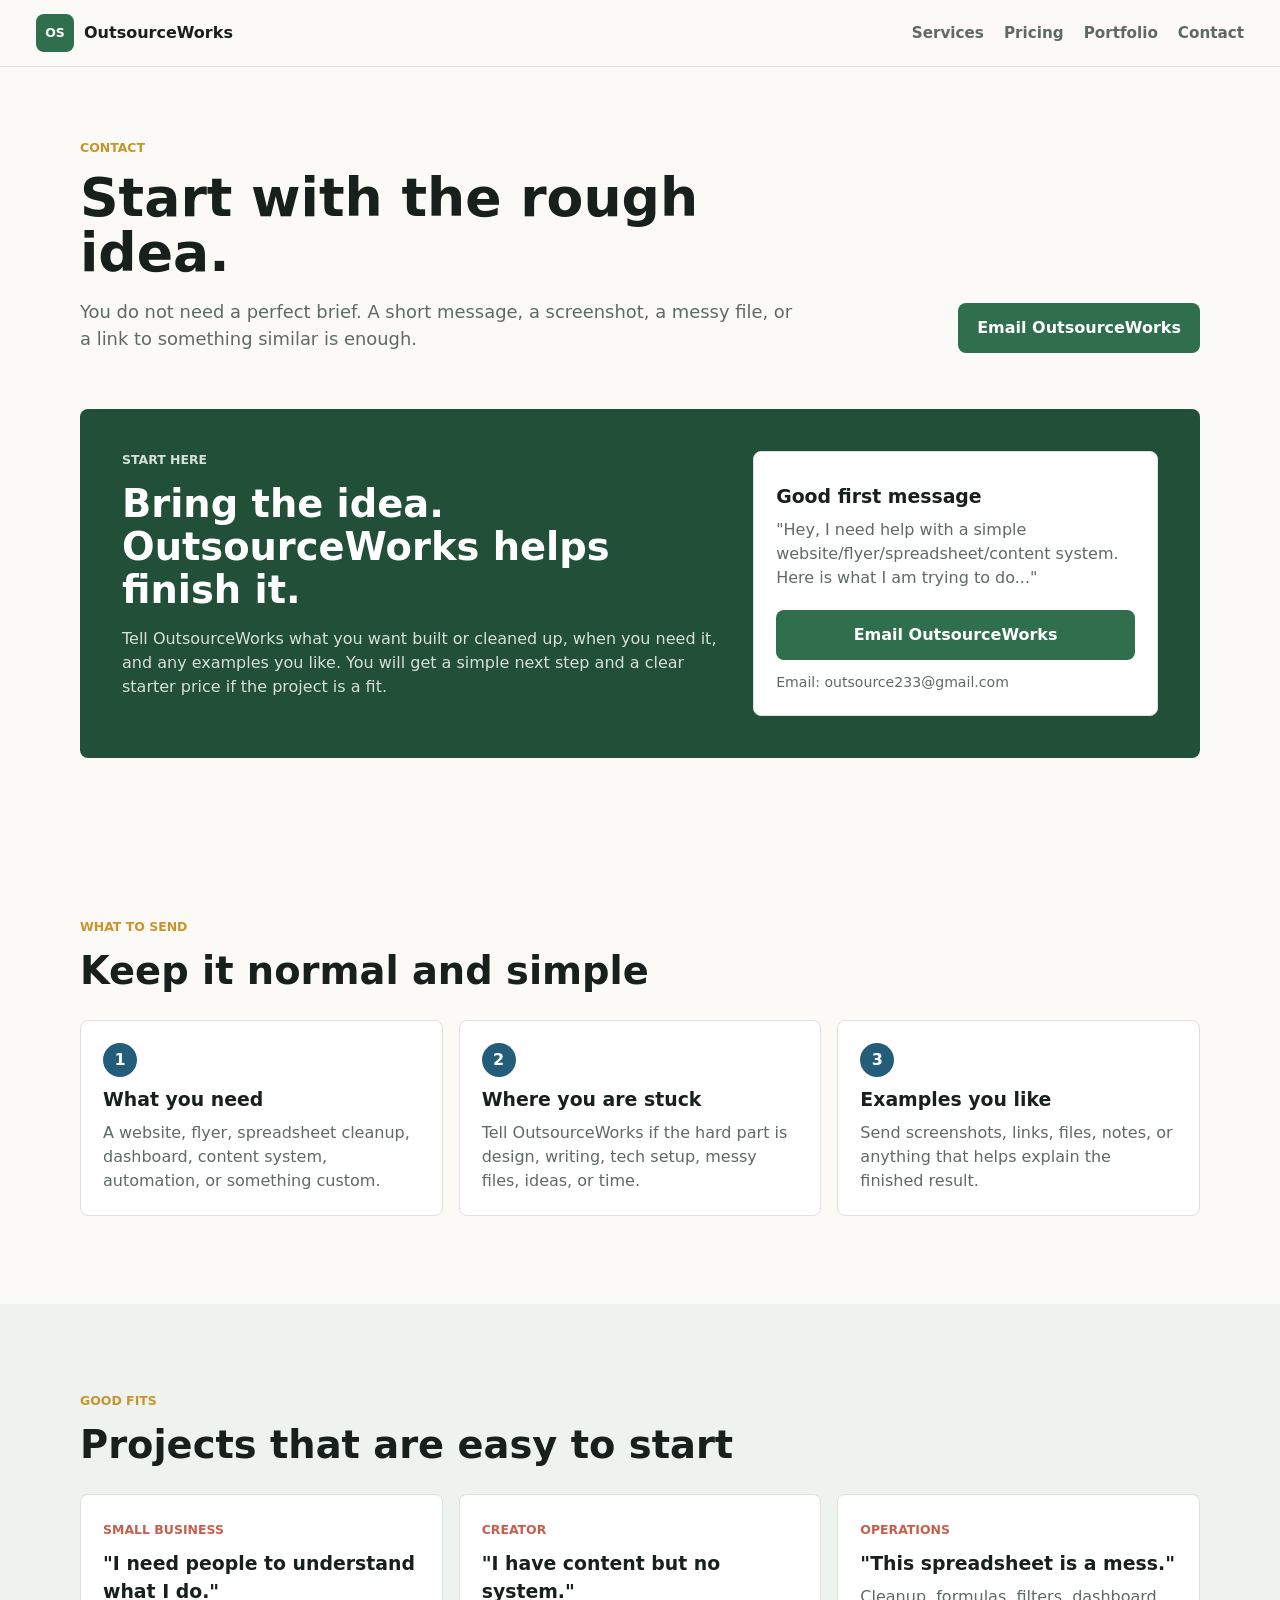
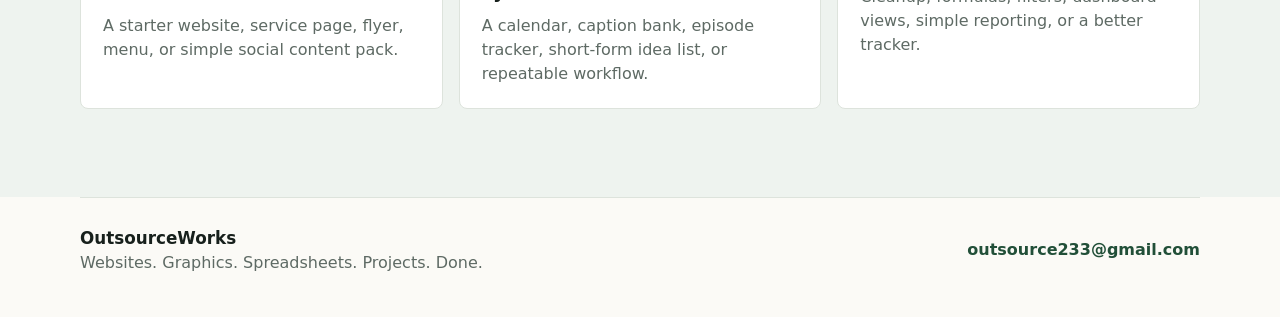
==== contact/index.html @ e225c18f "Add files via upload" ====
<!doctype html>
<html lang="en">
  <head>
    <meta charset="utf-8">
    <meta name="viewport" content="width=device-width, initial-scale=1">
    <title>Contact | OutsourceWorks</title>
    <meta name="description" content="Contact OutsourceWorks to start a simple website, graphic, spreadsheet, dashboard, content system, or automation project.">
    <meta name="theme-color" content="#2f6f4e">
    <meta property="og:title" content="Contact | OutsourceWorks">
    <meta property="og:description" content="Send the rough idea and OutsourceWorks will help shape it into a clear first project.">
    <meta property="og:type" content="website">
    <meta property="og:image" content="../assets/outsource-social.png">
    <meta name="twitter:card" content="summary_large_image">
    <meta name="twitter:title" content="Contact | OutsourceWorks">
    <meta name="twitter:description" content="Send the rough idea and OutsourceWorks will help shape it into a clear first project.">
    <meta name="twitter:image" content="../assets/outsource-social.png">
    <link rel="icon" href="../assets/outsource-icon.svg" type="image/svg+xml">
    <link rel="apple-touch-icon" href="../assets/outsource-profile.png">
    <link rel="stylesheet" href="../styles.css">
  </head>
  <body>
    <header class="site-header">
      <a class="brand" href="../index.html" aria-label="OutsourceWorks home">
        <span class="brand-mark">OS</span>
        <span>OutsourceWorks</span>
      </a>
      <nav aria-label="Primary navigation">
        <a href="../services/index.html">Services</a>
        <a href="../pricing/index.html">Pricing</a>
        <a href="../portfolio/index.html">Portfolio</a>
        <a href="../contact/index.html">Contact</a>
      </nav>
    </header>

    <main>
      <section class="portfolio-hero page-hero">
        <div>
          <p class="eyebrow">Contact</p>
          <h1>Start with the rough idea.</h1>
          <p>You do not need a perfect brief. A short message, a screenshot, a messy file, or a link to something similar is enough.</p>
        </div>
        <a class="button button-primary" href="mailto:outsource233@gmail.com?subject=Project%20idea%20for%20OutsourceWorks">Email OutsourceWorks</a>
      </section>

      <section class="contact-section">
        <div>
          <p class="eyebrow">Start here</p>
          <h2>Bring the idea. OutsourceWorks helps finish it.</h2>
          <p>Tell OutsourceWorks what you want built or cleaned up, when you need it, and any examples you like. You will get a simple next step and a clear starter price if the project is a fit.</p>
        </div>
        <div class="contact-panel">
          <h3>Good first message</h3>
          <p>"Hey, I need help with a simple website/flyer/spreadsheet/content system. Here is what I am trying to do..."</p>
          <a class="button button-primary full" href="mailto:outsource233@gmail.com?subject=Project%20idea%20for%20OutsourceWorks">Email OutsourceWorks</a>
          <p class="small-note">Email: outsource233@gmail.com</p>
        </div>
      </section>

      <section class="section">
        <div class="section-heading">
          <p class="eyebrow">What to send</p>
          <h2>Keep it normal and simple</h2>
        </div>
        <div class="process-grid">
          <div>
            <span>1</span>
            <h3>What you need</h3>
            <p>A website, flyer, spreadsheet cleanup, dashboard, content system, automation, or something custom.</p>
          </div>
          <div>
            <span>2</span>
            <h3>Where you are stuck</h3>
            <p>Tell OutsourceWorks if the hard part is design, writing, tech setup, messy files, ideas, or time.</p>
          </div>
          <div>
            <span>3</span>
            <h3>Examples you like</h3>
            <p>Send screenshots, links, files, notes, or anything that helps explain the finished result.</p>
          </div>
        </div>
      </section>

      <section class="section section-alt">
        <div class="section-heading">
          <p class="eyebrow">Good fits</p>
          <h2>Projects that are easy to start</h2>
        </div>
        <div class="detail-grid">
          <article class="service-card">
            <span class="service-kicker">Small business</span>
            <h3>"I need people to understand what I do."</h3>
            <p>A starter website, service page, flyer, menu, or simple social content pack.</p>
          </article>
          <article class="service-card">
            <span class="service-kicker">Creator</span>
            <h3>"I have content but no system."</h3>
            <p>A calendar, caption bank, episode tracker, short-form idea list, or repeatable workflow.</p>
          </article>
          <article class="service-card">
            <span class="service-kicker">Operations</span>
            <h3>"This spreadsheet is a mess."</h3>
            <p>Cleanup, formulas, filters, dashboard views, simple reporting, or a better tracker.</p>
          </article>
        </div>
      </section>
    </main>

    <footer class="site-footer">
      <div>
        <strong>OutsourceWorks</strong>
        <span>Websites. Graphics. Spreadsheets. Projects. Done.</span>
      </div>
      <a href="mailto:outsource233@gmail.com">outsource233@gmail.com</a>
    </footer>
  </body>
</html>
---- styles.css ----
:root {
  --ink: #17201c;
  --muted: #5e6a64;
  --paper: #fbfaf6;
  --white: #ffffff;
  --line: #dde3dc;
  --green: #2f6f4e;
  --green-dark: #214f38;
  --blue: #245d7a;
  --coral: #c75f4f;
  --gold: #c8942e;
  --shadow: 0 16px 36px rgba(23, 32, 28, 0.12);
}

* {
  box-sizing: border-box;
}

html {
  scroll-behavior: smooth;
}

body {
  margin: 0;
  color: var(--ink);
  background: var(--paper);
  font-family: Inter, ui-sans-serif, system-ui, -apple-system, BlinkMacSystemFont, "Segoe UI", sans-serif;
  line-height: 1.5;
}

a {
  color: inherit;
}

.site-header {
  position: sticky;
  top: 0;
  z-index: 10;
  display: flex;
  align-items: center;
  justify-content: space-between;
  gap: 24px;
  padding: 14px 36px;
  background: rgba(251, 250, 246, 0.94);
  border-bottom: 1px solid var(--line);
  backdrop-filter: blur(14px);
}

.brand {
  display: inline-flex;
  align-items: center;
  gap: 10px;
  font-weight: 800;
  text-decoration: none;
}

.brand-mark {
  display: grid;
  place-items: center;
  width: 38px;
  height: 38px;
  color: var(--white);
  background: var(--green);
  border-radius: 8px;
  font-size: 0.78rem;
}

nav {
  display: flex;
  align-items: center;
  gap: 20px;
  color: var(--muted);
  font-size: 0.95rem;
  font-weight: 700;
}

nav a {
  text-decoration: none;
}

nav a:hover {
  color: var(--green-dark);
}

.hero {
  min-height: 64vh;
  display: flex;
  align-items: center;
  padding: 72px 36px 96px;
  background-image:
    linear-gradient(90deg, rgba(23, 32, 28, 0.86) 0%, rgba(23, 32, 28, 0.62) 38%, rgba(23, 32, 28, 0.12) 76%),
    url("assets/hero-workbench.png");
  background-size: cover;
  background-position: center;
  color: var(--white);
}

.hero-content {
  width: min(680px, 100%);
}

.eyebrow {
  margin: 0 0 12px;
  color: var(--gold);
  font-size: 0.78rem;
  font-weight: 900;
  letter-spacing: 0;
  text-transform: uppercase;
}

.hero h1 {
  margin: 0;
  font-size: 4.25rem;
  line-height: 1;
  letter-spacing: 0;
}

.hero-copy {
  max-width: 620px;
  margin: 22px 0 0;
  color: rgba(255, 255, 255, 0.92);
  font-size: 1.25rem;
}

.hero-actions {
  display: flex;
  flex-wrap: wrap;
  gap: 12px;
  margin-top: 32px;
}

.hero-offer {
  display: inline-flex;
  margin: 22px 0 0;
  padding: 10px 14px;
  color: var(--ink);
  background: var(--gold);
  border-radius: 8px;
  font-size: 0.96rem;
  font-weight: 900;
}

.button {
  display: inline-flex;
  align-items: center;
  justify-content: center;
  min-height: 46px;
  padding: 12px 18px;
  border: 1px solid transparent;
  border-radius: 8px;
  font-weight: 800;
  text-decoration: none;
}

.button-primary {
  color: var(--white);
  background: var(--green);
}

.button-primary:hover {
  background: var(--green-dark);
}

.button-secondary {
  color: var(--white);
  border-color: rgba(255, 255, 255, 0.58);
  background: rgba(255, 255, 255, 0.12);
}

.button-secondary:hover {
  background: rgba(255, 255, 255, 0.2);
}

.button-outline {
  color: var(--green-dark);
  border-color: rgba(47, 111, 78, 0.28);
  background: var(--white);
}

.button-outline:hover {
  border-color: var(--green);
  background: #eef3ef;
}

.trust-strip {
  width: min(1120px, calc(100% - 40px));
  margin: -54px auto 0;
  display: grid;
  grid-template-columns: repeat(3, 1fr);
  gap: 1px;
  overflow: hidden;
  border: 1px solid var(--line);
  border-radius: 8px;
  background: var(--line);
  box-shadow: var(--shadow);
}

.trust-strip div {
  padding: 22px;
  background: var(--white);
}

.trust-strip strong,
.trust-strip span {
  display: block;
}

.trust-strip strong {
  font-size: 1rem;
}

.trust-strip span {
  margin-top: 4px;
  color: var(--muted);
  font-size: 0.94rem;
}

.pitch-section {
  margin-top: 72px;
  background: var(--white);
  border-top: 1px solid var(--line);
  border-bottom: 1px solid var(--line);
}

.pitch-inner {
  width: min(1120px, calc(100% - 40px));
  margin: 0 auto;
  display: grid;
  grid-template-columns: minmax(0, 1.08fr) minmax(320px, 0.92fr);
  gap: 42px;
  align-items: center;
  padding: 58px 0;
}

.pitch-copy h2 {
  max-width: 760px;
  margin: 0;
  font-size: 2.7rem;
  line-height: 1.08;
  letter-spacing: 0;
}

.pitch-copy p:not(.eyebrow) {
  max-width: 730px;
  margin: 18px 0 0;
  color: var(--muted);
  font-size: 1.12rem;
}

.pitch-actions {
  display: flex;
  flex-wrap: wrap;
  gap: 12px;
  margin-top: 28px;
}

.pitch-steps {
  display: grid;
  gap: 12px;
}

.pitch-steps div {
  display: grid;
  grid-template-columns: 38px 1fr;
  gap: 6px 14px;
  align-items: start;
  padding: 18px;
  border: 1px solid var(--line);
  border-radius: 8px;
  background: #fbfaf6;
}

.pitch-steps span {
  display: grid;
  place-items: center;
  width: 34px;
  height: 34px;
  color: var(--white);
  background: var(--green);
  border-radius: 50%;
  font-weight: 900;
}

.pitch-steps strong {
  align-self: center;
  font-size: 1.02rem;
}

.pitch-steps p {
  grid-column: 2;
  margin: 0;
}

.section {
  width: min(1120px, calc(100% - 40px));
  margin: 0 auto;
  padding: 88px 0;
}

.section-alt {
  width: 100%;
  max-width: none;
  padding-right: max(20px, calc((100% - 1120px) / 2));
  padding-left: max(20px, calc((100% - 1120px) / 2));
  background: #eef3ef;
}

.section-heading {
  max-width: 680px;
  margin-bottom: 28px;
}

.section-heading h2,
.contact-section h2 {
  margin: 0;
  font-size: 2.4rem;
  line-height: 1.12;
  letter-spacing: 0;
}

.section-intro {
  max-width: 700px;
  margin: 14px 0 0;
  color: var(--muted);
  font-weight: 700;
}

.path-grid,
.detail-grid,
.service-grid,
.package-grid {
  display: grid;
  grid-template-columns: repeat(3, 1fr);
  gap: 16px;
}

.path-grid {
  grid-template-columns: repeat(4, 1fr);
}

.path-card {
  min-height: 210px;
  padding: 22px;
  color: inherit;
  background: var(--white);
  border: 1px solid var(--line);
  border-radius: 8px;
  text-decoration: none;
}

.path-card:hover {
  border-color: rgba(47, 111, 78, 0.58);
  box-shadow: var(--shadow);
}

.path-card span {
  color: var(--coral);
  font-size: 0.78rem;
  font-weight: 900;
  text-transform: uppercase;
}

.path-card strong {
  display: block;
  margin-top: 12px;
  color: var(--ink);
  font-size: 1.18rem;
  line-height: 1.2;
}

.path-card p {
  margin: 10px 0 0;
}

.service-card,
.package-card,
.portfolio-card,
.process-grid div,
.contact-panel {
  border: 1px solid var(--line);
  border-radius: 8px;
  background: var(--white);
}

.service-card,
.package-card {
  padding: 22px;
}

.service-kicker {
  color: var(--coral);
  font-size: 0.78rem;
  font-weight: 900;
  text-transform: uppercase;
}

h3 {
  margin: 8px 0 8px;
  font-size: 1.18rem;
  letter-spacing: 0;
}

p {
  color: var(--muted);
}

.service-card p,
.package-card p,
.portfolio-card p,
.process-grid p,
.contact-panel p {
  margin: 0;
}

.price {
  display: flex;
  flex-wrap: wrap;
  gap: 10px;
  align-items: baseline;
  margin: 12px 0 4px;
  color: var(--green-dark);
  font-size: 2rem;
  font-weight: 900;
}

.old-price {
  color: var(--muted);
  font-size: 1.08rem;
  font-weight: 800;
  text-decoration: line-through;
}

.discount-label {
  margin-bottom: 12px !important;
  color: var(--coral);
  font-size: 0.78rem;
  font-weight: 900;
  text-transform: uppercase;
}

.featured {
  border-color: rgba(47, 111, 78, 0.6);
  box-shadow: inset 0 4px 0 var(--green);
}

.package-note {
  max-width: 720px;
  margin: 22px 0 0;
  color: var(--muted);
  font-weight: 700;
}

.portfolio-list {
  display: grid;
  grid-template-columns: repeat(3, 1fr);
  gap: 16px;
}

.portfolio-card {
  overflow: hidden;
  text-align: center;
}

.portfolio-card img {
  display: block;
  width: 100%;
  aspect-ratio: 7 / 4.8;
  object-fit: cover;
  border-bottom: 1px solid var(--line);
}

.portfolio-card h3,
.portfolio-card p,
.portfolio-card a {
  margin-right: 18px;
  margin-left: 18px;
}

.portfolio-card h3 {
  margin-top: 18px;
}

.portfolio-card a,
.text-link {
  display: inline-flex;
  justify-content: center;
  margin-top: 18px;
  margin-bottom: 18px;
  color: var(--green-dark);
  font-weight: 900;
  text-decoration: none;
}

.portfolio-card a:hover,
.text-link:hover {
  text-decoration: underline;
}

.text-link {
  margin-bottom: 0;
}

.portfolio-hero {
  width: min(1120px, calc(100% - 40px));
  margin: 0 auto;
  display: grid;
  grid-template-columns: 1fr auto;
  gap: 24px;
  align-items: end;
  padding: 72px 0 42px;
}

.portfolio-hero h1 {
  max-width: 780px;
  margin: 0;
  font-size: 3.35rem;
  line-height: 1.04;
  letter-spacing: 0;
}

.portfolio-hero p:not(.eyebrow) {
  max-width: 720px;
  margin: 18px 0 0;
  color: var(--muted);
  font-size: 1.12rem;
}

.portfolio-page .portfolio-hero {
  grid-template-columns: 1fr;
  justify-items: center;
  text-align: center;
}

.portfolio-page .portfolio-hero h1,
.portfolio-page .portfolio-hero p:not(.eyebrow) {
  margin-right: auto;
  margin-left: auto;
}

.page-hero {
  padding-bottom: 56px;
}

.mission-band {
  color: var(--white);
  background: var(--green-dark);
}

.mission-band-inner {
  width: min(1120px, calc(100% - 40px));
  margin: 0 auto;
  padding: 58px 0;
}

.mission-band h2 {
  max-width: 920px;
  margin: 0;
  font-size: 2.4rem;
  line-height: 1.12;
  letter-spacing: 0;
}

.mission-band p:not(.eyebrow) {
  max-width: 780px;
  color: rgba(255, 255, 255, 0.82);
  font-size: 1.08rem;
}

.mission-actions {
  display: flex;
  flex-wrap: wrap;
  gap: 12px;
  margin-top: 26px;
}

.case-study {
  width: min(1120px, calc(100% - 40px));
  margin: 0 auto;
  display: grid;
  grid-template-columns: minmax(0, 1fr) minmax(320px, 0.78fr);
  gap: 28px;
  align-items: center;
  padding: 46px 0;
  border-top: 1px solid var(--line);
}

.portfolio-page .case-study {
  width: min(920px, calc(100% - 40px));
  grid-template-columns: 1fr;
  justify-items: center;
  gap: 24px;
  text-align: center;
}

.case-study img {
  display: block;
  width: 100%;
  border: 1px solid var(--line);
  border-radius: 8px;
  background: var(--white);
}

.portfolio-page .case-study img {
  max-width: 840px;
  margin: 0 auto;
}

.portfolio-page .case-study > div {
  width: min(760px, 100%);
}

.case-study h2,
.portfolio-close h2 {
  margin: 0;
  font-size: 2rem;
  line-height: 1.15;
  letter-spacing: 0;
}

.case-study p {
  margin: 14px 0 0;
}

.portfolio-page .case-study p {
  max-width: 680px;
  margin-right: auto;
  margin-left: auto;
}

.case-study dl {
  display: grid;
  gap: 12px;
  margin: 22px 0 0;
}

.portfolio-page .case-study dl {
  max-width: 720px;
  margin-right: auto;
  margin-left: auto;
}

.case-study dl div {
  padding: 14px 16px;
  border: 1px solid var(--line);
  border-radius: 8px;
  background: var(--white);
  text-align: center;
}

.case-study dt {
  color: var(--green-dark);
  font-weight: 900;
}

.case-study dd {
  margin: 4px 0 0;
  color: var(--muted);
}

.portfolio-close {
  width: min(1120px, calc(100% - 40px));
  margin: 24px auto 72px;
  padding: 42px;
  color: var(--white);
  background: var(--green-dark);
  border-radius: 8px;
}

.portfolio-close p:not(.eyebrow) {
  max-width: 700px;
  color: rgba(255, 255, 255, 0.82);
}

.portfolio-page .portfolio-close {
  text-align: center;
}

.portfolio-page .portfolio-close p:not(.eyebrow) {
  margin-right: auto;
  margin-left: auto;
}

.process-section {
  padding-top: 20px;
}

.process-grid {
  display: grid;
  grid-template-columns: repeat(3, 1fr);
  gap: 16px;
}

.process-grid div {
  padding: 22px;
}

.process-grid span {
  display: grid;
  place-items: center;
  width: 34px;
  height: 34px;
  color: var(--white);
  background: var(--blue);
  border-radius: 50%;
  font-weight: 900;
}

.contact-section {
  width: min(1120px, calc(100% - 40px));
  margin: 0 auto 72px;
  display: grid;
  grid-template-columns: 1.2fr 0.8fr;
  gap: 24px;
  align-items: start;
  padding: 42px;
  color: var(--white);
  background: var(--green-dark);
  border-radius: 8px;
}

.contact-section p {
  color: rgba(255, 255, 255, 0.82);
}

.contact-panel {
  padding: 22px;
  color: var(--ink);
}

.contact-panel p {
  color: var(--muted);
}

.full {
  width: 100%;
  margin-top: 20px;
}

.small-note {
  margin-top: 12px !important;
  font-size: 0.88rem;
}

.site-footer {
  width: min(1120px, calc(100% - 40px));
  margin: 0 auto;
  padding: 28px 0 42px;
  display: flex;
  align-items: center;
  justify-content: space-between;
  gap: 20px;
  border-top: 1px solid var(--line);
  color: var(--muted);
}

.site-footer div,
.site-footer strong,
.site-footer span {
  display: block;
}

.site-footer strong {
  color: var(--ink);
  font-size: 1.05rem;
}

.site-footer a {
  color: var(--green-dark);
  font-weight: 800;
  text-decoration: none;
}

.site-footer a:hover {
  text-decoration: underline;
}

@media (max-width: 860px) {
  .site-header {
    position: static;
    align-items: flex-start;
    flex-direction: column;
    padding: 16px 20px;
  }

  nav {
    width: 100%;
    justify-content: space-between;
    gap: 10px;
    font-size: 0.88rem;
  }

  .hero {
    min-height: 64vh;
    padding: 56px 20px 84px;
    background-position: center right;
  }

  .hero h1 {
    font-size: 3rem;
  }

  .hero-copy {
    font-size: 1.08rem;
  }

  .trust-strip,
  .pitch-inner,
  .path-grid,
  .detail-grid,
  .service-grid,
  .package-grid,
  .portfolio-list,
  .process-grid,
  .contact-section {
    grid-template-columns: 1fr;
  }

  .section {
    padding: 64px 0;
  }

  .section-heading h2,
  .pitch-copy h2,
  .mission-band h2,
  .contact-section h2,
  .portfolio-hero h1 {
    font-size: 2rem;
  }

  .portfolio-hero,
  .case-study {
    grid-template-columns: 1fr;
  }

  .portfolio-hero {
    align-items: start;
  }

  .contact-section {
    padding: 28px;
  }

  .site-footer {
    align-items: flex-start;
    flex-direction: column;
  }
}

@media (max-width: 560px) {
  nav {
    flex-wrap: wrap;
    justify-content: flex-start;
  }

  .hero h1 {
    font-size: 2.45rem;
  }

  .button {
    width: 100%;
  }

  .portfolio-card h3,
  .portfolio-card p,
  .portfolio-card a {
    margin-right: 16px;
    margin-left: 16px;
  }

  .portfolio-close {
    padding: 28px;
  }
}
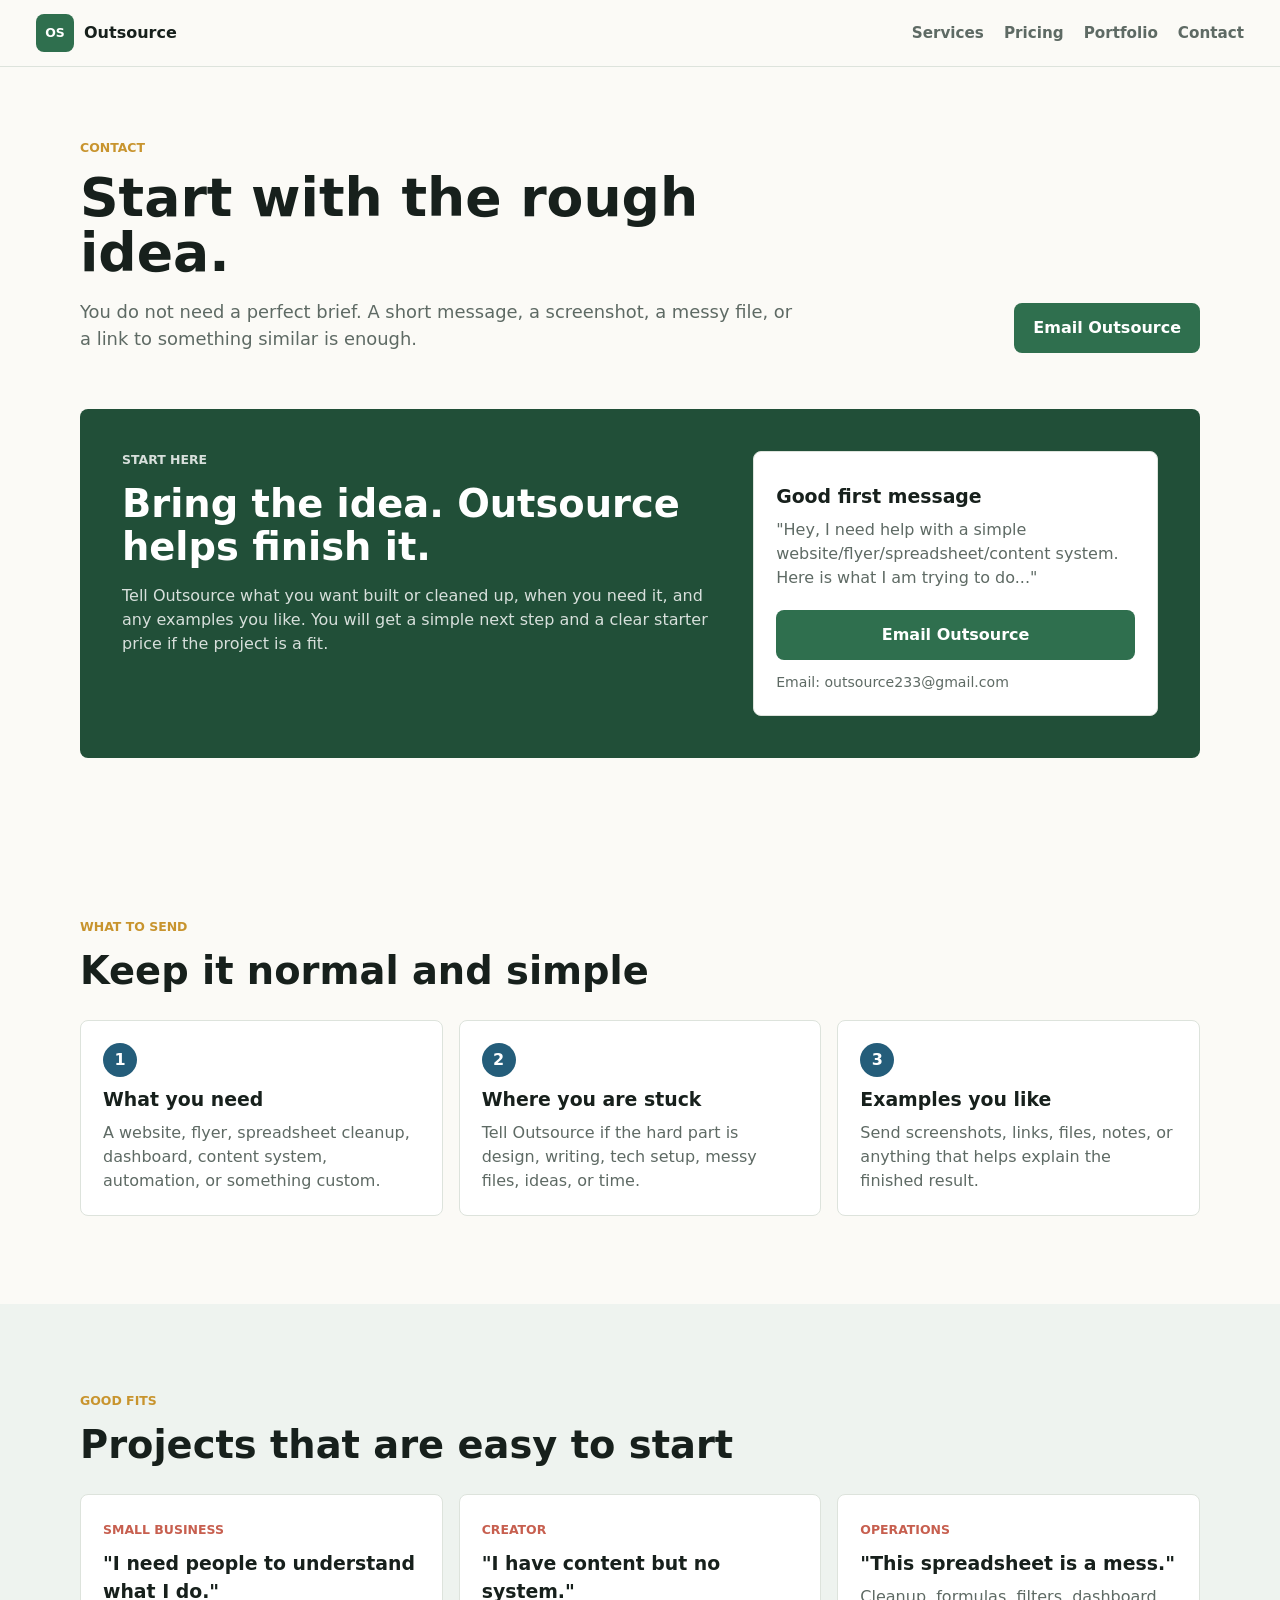
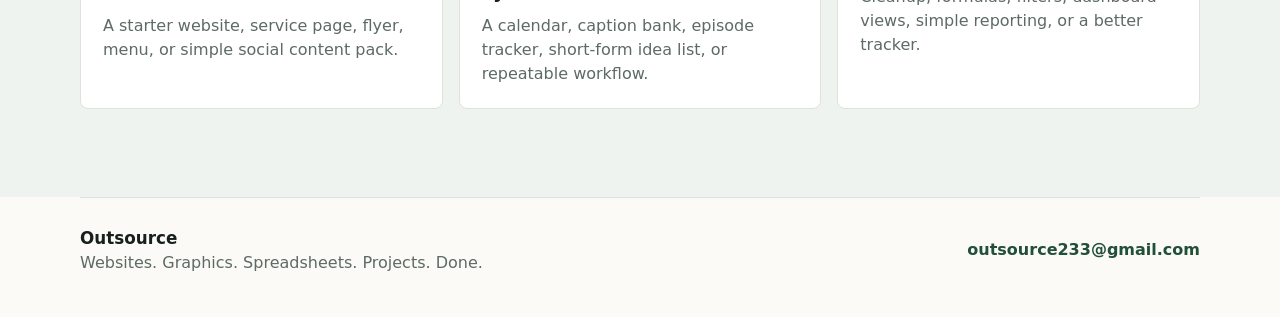
==== commit 4d6815bf: "Add files via upload" ====
--- a/contact/index.html
+++ b/contact/index.html
@@ -3,16 +3,16 @@
   <head>
     <meta charset="utf-8">
     <meta name="viewport" content="width=device-width, initial-scale=1">
-    <title>Contact | OutsourceWorks</title>
-    <meta name="description" content="Contact OutsourceWorks to start a simple website, graphic, spreadsheet, dashboard, content system, or automation project.">
+    <title>Contact | Outsource</title>
+    <meta name="description" content="Contact Outsource to start a simple website, graphic, spreadsheet, dashboard, content system, or automation project.">
     <meta name="theme-color" content="#2f6f4e">
-    <meta property="og:title" content="Contact | OutsourceWorks">
-    <meta property="og:description" content="Send the rough idea and OutsourceWorks will help shape it into a clear first project.">
+    <meta property="og:title" content="Contact | Outsource">
+    <meta property="og:description" content="Send the rough idea and Outsource will help shape it into a clear first project.">
     <meta property="og:type" content="website">
     <meta property="og:image" content="../assets/outsource-social.png">
     <meta name="twitter:card" content="summary_large_image">
-    <meta name="twitter:title" content="Contact | OutsourceWorks">
-    <meta name="twitter:description" content="Send the rough idea and OutsourceWorks will help shape it into a clear first project.">
+    <meta name="twitter:title" content="Contact | Outsource">
+    <meta name="twitter:description" content="Send the rough idea and Outsource will help shape it into a clear first project.">
     <meta name="twitter:image" content="../assets/outsource-social.png">
     <link rel="icon" href="../assets/outsource-icon.svg" type="image/svg+xml">
     <link rel="apple-touch-icon" href="../assets/outsource-profile.png">
@@ -20,9 +20,9 @@
   </head>
   <body>
     <header class="site-header">
-      <a class="brand" href="../index.html" aria-label="OutsourceWorks home">
+      <a class="brand" href="../index.html" aria-label="Outsource home">
         <span class="brand-mark">OS</span>
-        <span>OutsourceWorks</span>
+        <span>Outsource</span>
       </a>
       <nav aria-label="Primary navigation">
         <a href="../services/index.html">Services</a>
@@ -39,19 +39,19 @@
           <h1>Start with the rough idea.</h1>
           <p>You do not need a perfect brief. A short message, a screenshot, a messy file, or a link to something similar is enough.</p>
         </div>
-        <a class="button button-primary" href="mailto:outsource233@gmail.com?subject=Project%20idea%20for%20OutsourceWorks">Email OutsourceWorks</a>
+        <a class="button button-primary" href="mailto:outsource233@gmail.com?subject=Project%20idea%20for%20Outsource">Email Outsource</a>
       </section>
 
       <section class="contact-section">
         <div>
           <p class="eyebrow">Start here</p>
-          <h2>Bring the idea. OutsourceWorks helps finish it.</h2>
-          <p>Tell OutsourceWorks what you want built or cleaned up, when you need it, and any examples you like. You will get a simple next step and a clear starter price if the project is a fit.</p>
+          <h2>Bring the idea. Outsource helps finish it.</h2>
+          <p>Tell Outsource what you want built or cleaned up, when you need it, and any examples you like. You will get a simple next step and a clear starter price if the project is a fit.</p>
         </div>
         <div class="contact-panel">
           <h3>Good first message</h3>
           <p>"Hey, I need help with a simple website/flyer/spreadsheet/content system. Here is what I am trying to do..."</p>
-          <a class="button button-primary full" href="mailto:outsource233@gmail.com?subject=Project%20idea%20for%20OutsourceWorks">Email OutsourceWorks</a>
+          <a class="button button-primary full" href="mailto:outsource233@gmail.com?subject=Project%20idea%20for%20Outsource">Email Outsource</a>
           <p class="small-note">Email: outsource233@gmail.com</p>
         </div>
       </section>
@@ -70,7 +70,7 @@
           <div>
             <span>2</span>
             <h3>Where you are stuck</h3>
-            <p>Tell OutsourceWorks if the hard part is design, writing, tech setup, messy files, ideas, or time.</p>
+            <p>Tell Outsource if the hard part is design, writing, tech setup, messy files, ideas, or time.</p>
           </div>
           <div>
             <span>3</span>
@@ -107,7 +107,7 @@
 
     <footer class="site-footer">
       <div>
-        <strong>OutsourceWorks</strong>
+        <strong>Outsource</strong>
         <span>Websites. Graphics. Spreadsheets. Projects. Done.</span>
       </div>
       <a href="mailto:outsource233@gmail.com">outsource233@gmail.com</a>
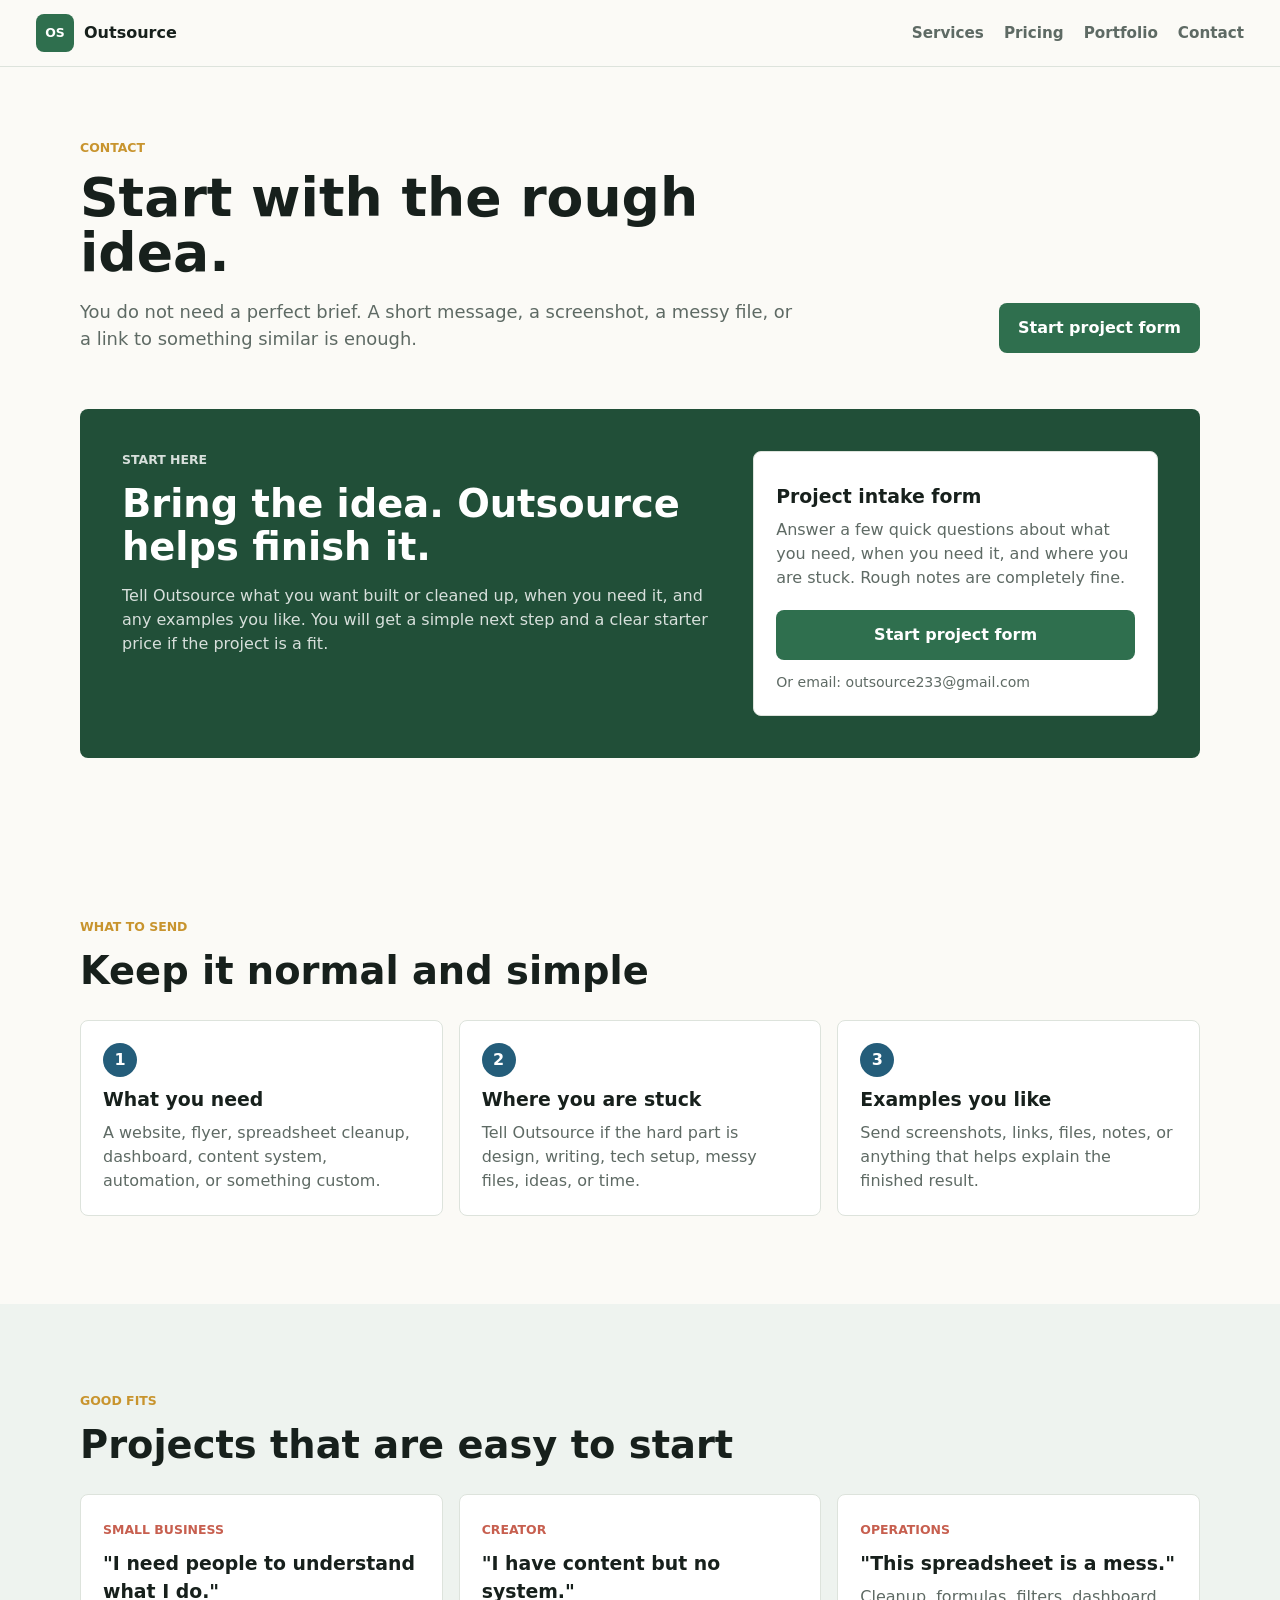
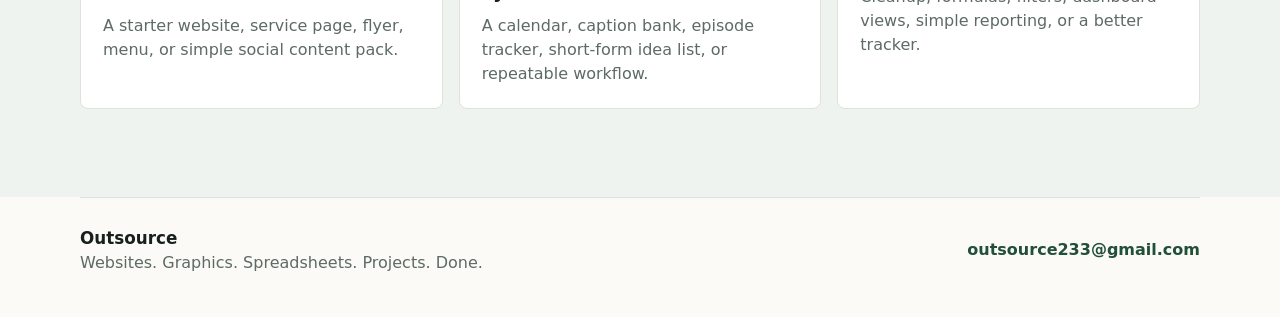
==== commit 1b756d59: "Add project intake form link" ====
--- a/contact/index.html
+++ b/contact/index.html
@@ -39,7 +39,7 @@
           <h1>Start with the rough idea.</h1>
           <p>You do not need a perfect brief. A short message, a screenshot, a messy file, or a link to something similar is enough.</p>
         </div>
-        <a class="button button-primary" href="mailto:outsource233@gmail.com?subject=Project%20idea%20for%20Outsource">Email Outsource</a>
+        <a class="button button-primary" href="https://docs.google.com/forms/d/e/1FAIpQLSdUVVWrfoqcE_iEFaWk0UllznIWQThJjaFX9s45HsVnhD7QbQ/viewform" target="_blank" rel="noopener">Start project form</a>
       </section>
 
       <section class="contact-section">
@@ -49,10 +49,10 @@
           <p>Tell Outsource what you want built or cleaned up, when you need it, and any examples you like. You will get a simple next step and a clear starter price if the project is a fit.</p>
         </div>
         <div class="contact-panel">
-          <h3>Good first message</h3>
-          <p>"Hey, I need help with a simple website/flyer/spreadsheet/content system. Here is what I am trying to do..."</p>
-          <a class="button button-primary full" href="mailto:outsource233@gmail.com?subject=Project%20idea%20for%20Outsource">Email Outsource</a>
-          <p class="small-note">Email: outsource233@gmail.com</p>
+          <h3>Project intake form</h3>
+          <p>Answer a few quick questions about what you need, when you need it, and where you are stuck. Rough notes are completely fine.</p>
+          <a class="button button-primary full" href="https://docs.google.com/forms/d/e/1FAIpQLSdUVVWrfoqcE_iEFaWk0UllznIWQThJjaFX9s45HsVnhD7QbQ/viewform" target="_blank" rel="noopener">Start project form</a>
+          <p class="small-note">Or email: outsource233@gmail.com</p>
         </div>
       </section>
 
